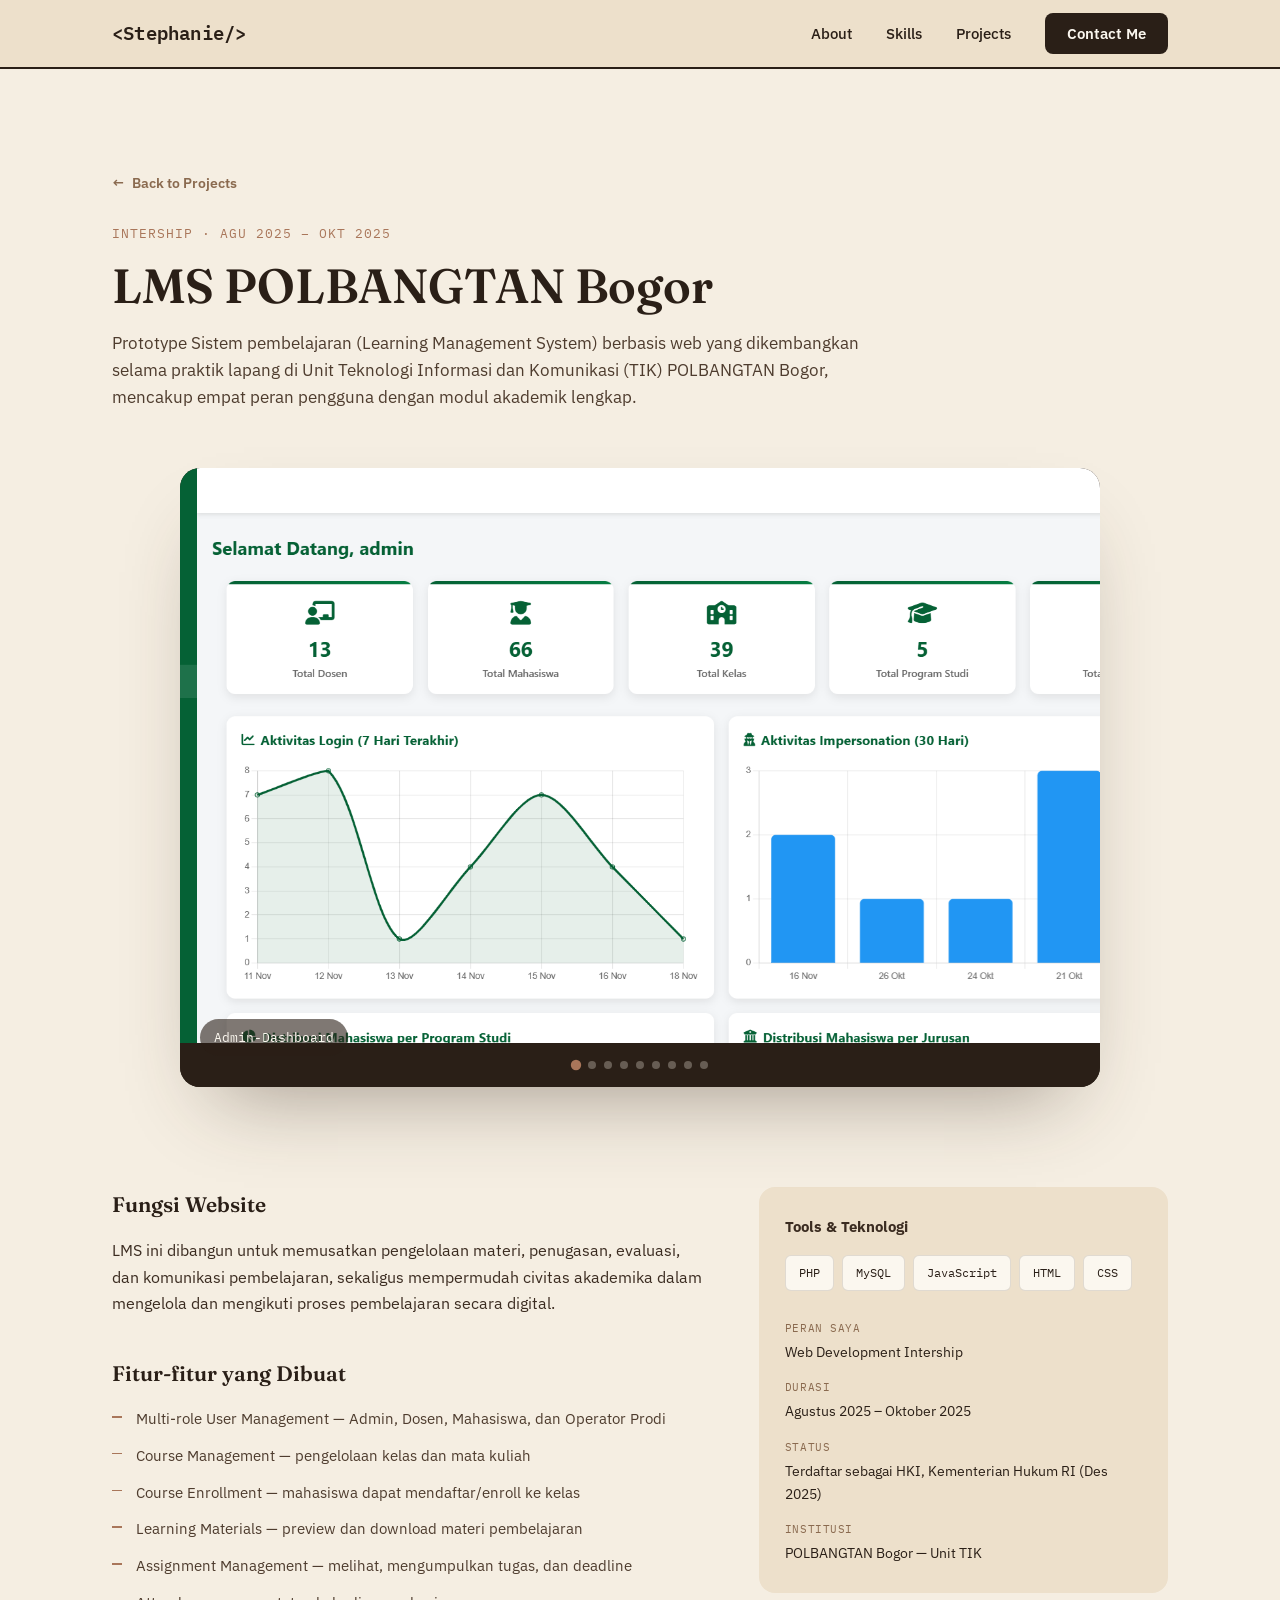
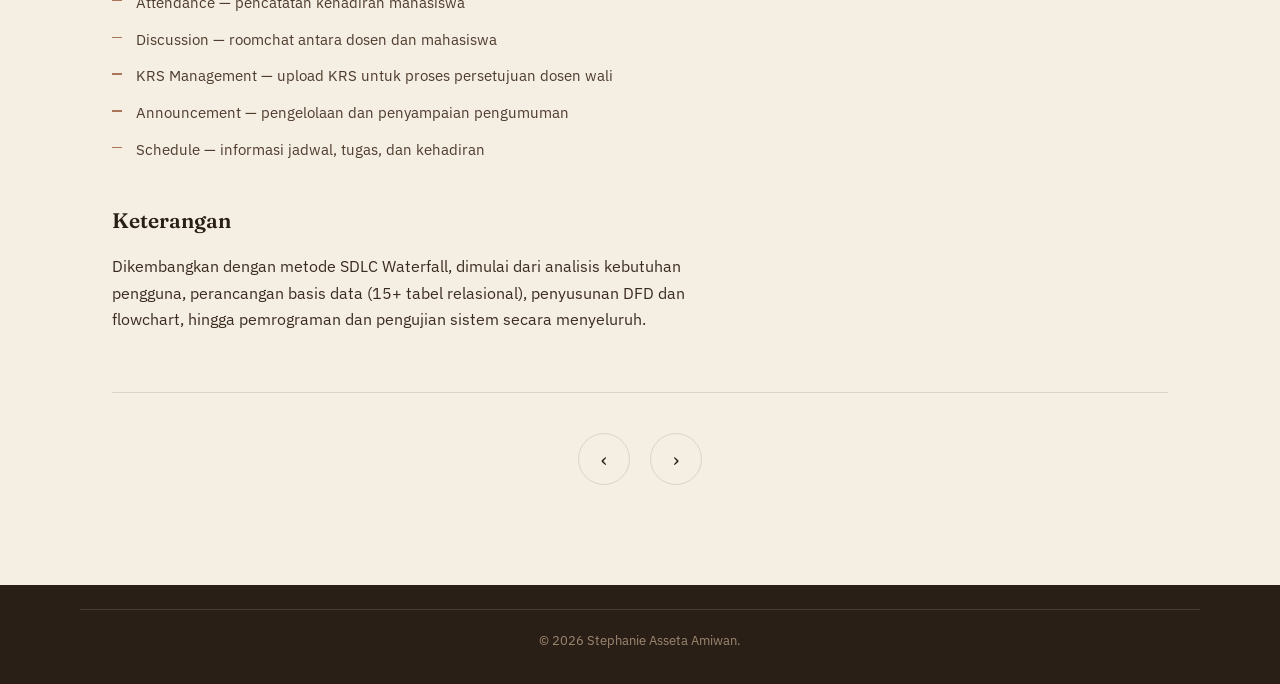
==== project-lms.html @ 0b0fd626 "tambah folder" ====
<!doctype html>
<html lang="id">
  <head>
    <meta charset="UTF-8" />
    <meta name="viewport" content="width=device-width, initial-scale=1.0" />
    <title>LMS POLBANGTAN Bogor | Stephanie Asseta Amiwan</title>
    <meta
      name="description"
      content="Detail proyek Learning Management System POLBANGTAN Bogor."
    />

    <link rel="preconnect" href="https://fonts.googleapis.com" />
    <link rel="preconnect" href="https://fonts.gstatic.com" crossorigin />
    <link
      href="https://fonts.googleapis.com/css2?family=Fraunces:ital,opsz,wght@0,9..144,500;0,9..144,600;0,9..144,700;1,9..144,500&family=IBM+Plex+Sans:wght@400;500;600&family=IBM+Plex+Mono:wght@400;500&display=swap"
      rel="stylesheet"
    />
    <link rel="stylesheet" href="style.css" />
  </head>
  <body>
    <!-- ================= NAV ================= -->
    <nav class="nav" id="nav">
      <div class="nav-inner">
        <a href="index.html" class="nav-mark">&lt;Stephanie/&gt;</a>
        <button class="nav-toggle" id="navToggle" aria-label="Buka menu">
          <span></span><span></span><span></span>
        </button>
        <ul class="nav-links" id="navLinks">
          <li><a href="index.html#about">About</a></li>
          <li><a href="index.html#skills">Skills</a></li>
          <li><a href="index.html#projects">Projects</a></li>
          <li><a href="index.html#contact" class="nav-cta">Contact Me</a></li>
        </ul>
      </div>
    </nav>

    <main>
      <section class="section">
        <div class="section-inner">
          <a href="index.html#projects" class="detail-back"
            ><span aria-hidden="true">←</span> Back to Projects</a
          >

          <div class="detail-header">
            <p class="detail-kicker">Intership · Agu 2025 – Okt 2025</p>
            <h1 class="detail-title">LMS POLBANGTAN Bogor</h1>
            <p class="detail-summary">
              Prototype Sistem pembelajaran (Learning Management System)
              berbasis web yang dikembangkan selama praktik lapang di Unit
              Teknologi Informasi dan Komunikasi (TIK) POLBANGTAN Bogor,
              mencakup empat peran pengguna dengan modul akademik lengkap.
            </p>
          </div>

          <!-- ================= GALLERY ================= -->
          <div class="gallery">
            <div class="gallery-track" id="galleryTrack">
              <div class="gallery-slide active" data-caption="Admin-Dashboard">
                <img src="img/dashboard-adm.png" alt="Dashboard Admin LMS" />
              </div>

              <div class="gallery-slide" data-caption="Admin-Users Management">
                <img src="img/user-admin.png" alt="Kelola users" />
              </div>

              <div class="gallery-slide" data-caption="Admin-Course Management">
                <img src="img/course-admin.png" alt="Kelola course" />
              </div>

              <div
                class="gallery-slide"
                data-caption="Admin-Announcement Management"
              >
                <img src="img/announce-admin.png" alt="Kelola pengumuman" />
              </div>

              <div
                class="gallery-slide"
                data-caption="Mahasiswa-Enrollment Course"
              >
                <img src="img/enroll-mh.png" alt="enroll LMS" />
              </div>

              <div class="gallery-slide" data-caption="Mahasiswa-Course">
                <img src="img/course-mh.png" alt="course LMS" />
              </div>

              <div class="gallery-slide" data-caption="Mahasiswa-Materi">
                <img src="img/materi-mh.png" alt="Materi LMS" />
              </div>

              <div class="gallery-slide" data-caption="Mahasiswa-Presensi">
                <img src="img/absen-mh.png" alt="presensi LMS" />
              </div>

              <div
                class="gallery-slide"
                data-caption="Mahasiswa-Roomchat Diskusi"
              >
                <img src="img/chat-mh.png" alt="Diskusi LMS" />
              </div>
            </div>
            <button
              class="gallery-zone gallery-zone-prev"
              aria-label="Gambar sebelumnya"
            >
              <span class="gallery-arrow">‹</span>
            </button>

            <button
              class="gallery-zone gallery-zone-next"
              aria-label="Gambar berikutnya"
            >
              <span class="gallery-arrow">›</span>
            </button>

            <p class="gallery-caption">Dashboard Admin</p>

            <div class="gallery-dots"></div>
          </div>

          <!-- ================= CONTENT ================= -->
          <div class="detail-grid">
            <div>
              <div class="detail-block">
                <h3>Fungsi Website</h3>
                <p>
                  LMS ini dibangun untuk memusatkan pengelolaan materi,
                  penugasan, evaluasi, dan komunikasi pembelajaran, sekaligus
                  mempermudah civitas akademika dalam mengelola dan mengikuti
                  proses pembelajaran secara digital.
                </p>
              </div>

              <div class="detail-block">
                <h3>Fitur-fitur yang Dibuat</h3>
                <ul class="detail-feature-list">
                  <li>
                    Multi-role User Management — Admin, Dosen, Mahasiswa, dan
                    Operator Prodi
                  </li>
                  <li>Course Management — pengelolaan kelas dan mata kuliah</li>
                  <li>
                    Course Enrollment — mahasiswa dapat mendaftar/enroll ke
                    kelas
                  </li>
                  <li>
                    Learning Materials — preview dan download materi
                    pembelajaran
                  </li>
                  <li>
                    Assignment Management — melihat, mengumpulkan tugas, dan
                    deadline
                  </li>
                  <li>Attendance — pencatatan kehadiran mahasiswa</li>
                  <li>Discussion — roomchat antara dosen dan mahasiswa</li>
                  <li>
                    KRS Management — upload KRS untuk proses persetujuan dosen
                    wali
                  </li>
                  <li>Announcement — pengelolaan dan penyampaian pengumuman</li>
                  <li>Schedule — informasi jadwal, tugas, dan kehadiran</li>
                </ul>
              </div>

              <div class="detail-block">
                <h3>Keterangan</h3>
                <p>
                  Dikembangkan dengan metode SDLC Waterfall, dimulai dari
                  analisis kebutuhan pengguna, perancangan basis data (15+ tabel
                  relasional), penyusunan DFD dan flowchart, hingga pemrograman
                  dan pengujian sistem secara menyeluruh.
                </p>
              </div>
            </div>

            <aside class="detail-side">
              <h3>Tools &amp; Teknologi</h3>
              <div class="detail-tool-list">
                <span>PHP</span><span>MySQL</span><span>JavaScript</span
                ><span>HTML</span><span>CSS</span>
              </div>

              <div class="detail-meta">
                <div class="detail-meta-item">
                  <span>Peran Saya</span>
                  <p>Web Development Intership</p>
                </div>
                <div class="detail-meta-item">
                  <span>Durasi</span>
                  <p>Agustus 2025 – Oktober 2025</p>
                </div>
                <div class="detail-meta-item">
                  <span>Status</span>
                  <p>Terdaftar sebagai HKI, Kementerian Hukum RI (Des 2025)</p>
                </div>
                <div class="detail-meta-item">
                  <span>Institusi</span>
                  <p>POLBANGTAN Bogor — Unit TIK</p>
                </div>
              </div>
            </aside>
          </div>


<div class="detail-nav">
            <a href="project-museum.html" class="detail-nav-link" aria-label="Proyek sebelumnya: Hall of Memories">‹</a>
            <a href="project-tiktok.html" class="detail-nav-link" aria-label="Proyek selanjutnya: Prediksi Popularitas TikTok">›</a>
          </div>
        </div>
      </section>
    </main>
 

    <footer class="footer">
      <div class="section-inner footer-inner">
        <p>© 2026 Stephanie Asseta Amiwan.</p>
      </div>
    </footer>

    <script src="script.js"></script>
  </body>
</html>
---- style.css ----
/* =========================================================
   TOKENS
========================================================= */
:root{
  --cream:      #F5EEE2;
  --cream-2:    #FBF7EF;
  --paper:      #EDE0CB;
  --coffee:     #3B2C21;
  --coffee-2:   #2A1F17;
  --mocha:      #8A6A4F;
  --clay:       #A9765A;
  --line:       rgba(59,44,33,0.14);
  --line-dark:  rgba(245,238,226,0.14);

  --font-display: "Fraunces", serif;
  --font-body: "IBM Plex Sans", sans-serif;
  --font-mono: "IBM Plex Mono", monospace;
  --ease: cubic-bezier(.22,.61,.36,1);
}

*{box-sizing:border-box;}
html{scroll-behavior:smooth;}
@media (prefers-reduced-motion: reduce){
  html{scroll-behavior:auto;}
  *{animation-duration:0.001ms !important; transition-duration:0.001ms !important;}
}

body{
  margin:0; background:var(--cream); color:var(--coffee);
  font-family:var(--font-body); font-size:16px; line-height:1.65;
  -webkit-font-smoothing:antialiased;
}
a{color:inherit;text-decoration:none;}
ul{list-style:none;margin:0;padding:0;}
::selection{background:var(--clay);color:var(--cream-2);}
:focus-visible{ outline:2px solid var(--clay); outline-offset:3px; }

.section-inner{ max-width:1120px; margin:0 auto; padding:0 32px; }
.center{ text-align:center; margin-left:auto; margin-right:auto; }

/* =========================================================
   NAV
========================================================= */
.nav{
  position:sticky; top:0; left:0; right:0; z-index:50;
  background:var(--paper);
  border-bottom:2px solid var(--coffee-2);
}
.nav-inner{
  max-width:1120px; margin:0 auto; padding:18px 32px;
  display:flex; align-items:center; justify-content:space-between;
}
.nav-mark{
  font-family:var(--font-mono); font-weight:600; font-size:19px;
  letter-spacing:0.01em; color:var(--coffee-2);
}
.nav-links{ display:flex; gap:34px; align-items:center; }
.nav-links a{
  font-size:15px; font-weight:500; color:var(--coffee-2);
  position:relative; padding-bottom:4px;
}
.nav-links a::after{
  content:""; position:absolute; left:0; bottom:0; width:0; height:2px;
  background:var(--clay); transition:width .25s var(--ease);
}
.nav-links a:hover::after{ width:100%; }
.nav-cta{
  padding:11px 22px !important; background:var(--coffee-2); color:var(--cream-2) !important;
  border-radius:8px; font-weight:600 !important;
}
.nav-cta::after{ display:none; }
.nav-cta:hover{ background:var(--clay); }

.nav-toggle{ display:none; flex-direction:column; gap:5px; background:none; border:none; cursor:pointer; padding:6px; }
.nav-toggle span{ width:22px; height:2px; background:var(--coffee-2); display:block; }

/* =========================================================
   INTRO / WELCOME OVERLAY
========================================================= */
.intro{
  position:fixed; inset:0; z-index:200;
  background:radial-gradient(circle at 50% 40%, #4A3728 0%, #2A1F17 70%);
  display:flex; flex-direction:column; align-items:center; justify-content:center;
  gap:18px; text-align:center; padding:24px;
  animation: introOut .7s var(--ease) 2.6s forwards;
}
.intro.no-anim{ animation:none; display:none; }
.intro-icons{ display:flex; gap:22px; margin-bottom:6px; }
.intro-icon{
  width:52px; height:52px; border-radius:50%;
  border:1px solid rgba(245,238,226,0.35);
  display:flex; align-items:center; justify-content:center;
  color:var(--cream-2); opacity:0; transform:translateY(10px);
  animation: introIconIn .6s var(--ease) forwards;
}
.intro-icon svg{ width:22px; height:22px; }
.intro-icon:nth-child(1){ animation-delay:.15s; }
.intro-icon:nth-child(2){ animation-delay:.3s; }
.intro-icon:nth-child(3){ animation-delay:.45s; }
@keyframes introIconIn{ to{ opacity:1; transform:translateY(0); } }

.intro-label{
  font-family:var(--font-mono); font-size:13px; letter-spacing:0.1em; text-transform:uppercase;
  color:#CBB89D; margin:0; opacity:0; animation: introTextIn .6s var(--ease) .55s forwards;
}
.intro-title{
  font-family:var(--font-display); font-weight:600;
  font-size:clamp(32px,6vw,52px); color:var(--cream-2); margin:0;
  opacity:0; animation: introTextIn .6s var(--ease) .7s forwards;
}
.intro-title em{ font-style:italic; color:var(--clay); font-weight:500; }
.intro-url{
  font-family:var(--font-mono); font-size:12.5px; color:var(--clay);
  margin:0; opacity:0; animation: introTextIn .6s var(--ease) .9s forwards;
}
@keyframes introTextIn{ to{ opacity:1; } }

.intro-bar{
  width:180px; height:2px; background:rgba(245,238,226,0.15); border-radius:2px; overflow:hidden;
  margin-top:14px; opacity:0; animation: introTextIn .6s var(--ease) 1.05s forwards;
}
.intro-bar span{
  display:block; height:100%; width:0%; background:var(--clay);
  animation: introBar 1.6s var(--ease) 1.1s forwards;
}
@keyframes introBar{ to{ width:100%; } }

@keyframes introOut{
  to{ opacity:0; visibility:hidden; pointer-events:none; }
}
body.intro-active{ overflow:hidden; height:100vh; }

@media (prefers-reduced-motion: reduce){
  .intro{ display:none; }
}

/* =========================================================
   HERO SOCIAL ICONS
========================================================= */
.hero-socials{ display:flex; gap:14px; margin-top:28px; }
.social-icon{
  width:42px; height:42px; border-radius:50%;
  border:1px solid var(--line); color:var(--coffee-2);
  display:flex; align-items:center; justify-content:center;
  transition:all .25s var(--ease);
}
.social-icon svg{ width:18px; height:18px; }
.social-icon:hover{ background:var(--coffee-2); color:var(--cream-2); border-color:var(--coffee-2); transform:translateY(-3px); }
.hero{
  position:relative; padding:120px 0 100px; overflow:hidden;
}
.hero-glow{
  position:absolute; top:-200px; right:-160px; width:560px; height:560px;
  background:radial-gradient(circle, rgba(169,118,90,0.22) 0%, rgba(169,118,90,0) 70%);
  pointer-events:none; z-index:0;
}
.hero-inner{
  position:relative; z-index:1;
  max-width:1120px; margin:0 auto; padding:0 32px;
  display:grid; grid-template-columns:1.05fr 0.8fr; gap:64px; align-items:center;
}
.hero-eyebrow{
  display:flex; align-items:center; gap:14px;
  font-family:var(--font-mono); font-size:12.5px; letter-spacing:0.14em; text-transform:uppercase;
  color:var(--mocha); margin:0 0 26px;
}
.hero-eyebrow-line{ width:34px; height:1px; background:var(--clay); display:inline-block; }
.hero-title{
  font-family:var(--font-display); font-weight:600;
  font-size:clamp(42px,5.6vw,64px); line-height:1.04; letter-spacing:-0.015em;
  margin:0 0 22px; color:var(--coffee-2);
}
.hero-title em{ font-style:italic; font-weight:500; color:var(--clay); }
.hero-role{ font-size:22px; font-weight:400; margin:0 0 12px; color:var(--coffee-2); font-family:var(--font-display); }
.accent{ color:var(--clay); font-weight:600; }
.hero-tagline{ font-style:italic; font-size:16px; color:var(--mocha); margin:0 0 36px; }

.hero-actions{ display:flex; align-items:center; gap:16px; flex-wrap:wrap; }
.btn{
  display:inline-flex; align-items:center; gap:10px;
  font-family:var(--font-body); font-weight:600; font-size:15px;
  padding:15px 30px; border-radius:100px;
  transition:all .3s var(--ease);
}
.btn span{ transition:transform .25s var(--ease); }
.btn:hover span{ transform:translateY(2px); }
.btn-primary{
  background:var(--coffee-2); color:var(--cream-2);
  box-shadow:0 16px 32px -16px rgba(59,44,33,0.5);
}
.btn-primary:hover{ background:var(--clay); transform:translateY(-2px); box-shadow:0 20px 36px -16px rgba(169,118,90,0.55); }
.btn-outline{
  background:transparent; color:var(--coffee-2); border:1.5px solid var(--coffee-2);
}
.btn-outline:hover{ background:var(--coffee-2); color:var(--cream-2); transform:translateY(-2px); }

.hero-photo{ position:relative; padding:20px 10px 10px; }
.hero-blob{
  position:absolute; border-radius:50%; filter:blur(38px);
  z-index:0; opacity:0.75;
}
.hero-blob-1{
  width:240px; height:240px; top:-60px; right:-50px;
  background:radial-gradient(circle, #C99A78 0%, #A9765A 55%, transparent 75%);
}
.hero-blob-2{
  width:210px; height:210px; bottom:-30px; left:-50px;
  background:radial-gradient(circle, #6B4E36 0%, #3B2C21 60%, transparent 78%);
  opacity:0.55;
}
.hero-blob-3{
  width:150px; height:150px; top:40%; right:-20px;
  background:radial-gradient(circle, #E4C9A8 0%, #C99A78 55%, transparent 75%);
  opacity:0.5; filter:blur(30px);
}

.hero-ring{
  position:absolute; z-index:0;
  top:6%; left:8%; width:78%; height:88%;
  border:1.5px dashed rgba(169,118,90,0.4);
  border-radius:48% 52% 55% 45% / 55% 48% 52% 45%;
  animation: heroRingSpin 26s linear infinite;
}
@keyframes heroRingSpin{ to{ transform:rotate(360deg); } }

.hero-sparkle{
  position:absolute; z-index:2; width:22px; height:22px; color:var(--clay);
  animation: sparkleTwinkle 2.4s ease-in-out infinite;
}
.hero-sparkle-1{ top:8%; left:2%; animation-delay:0s; }
.hero-sparkle-2{ bottom:12%; right:4%; width:16px; height:16px; animation-delay:1.1s; }
@keyframes sparkleTwinkle{
  0%, 100%{ opacity:0.35; transform:scale(0.85) rotate(0deg); }
  50%{ opacity:1; transform:scale(1.1) rotate(15deg); }
}

.hero-photo-cutout{
  position:relative; z-index:1;
}
.hero-photo-cutout img{
  width:100%; display:block;
  /* drop-shadow mengikuti siluet gambar (bukan kotak) — hanya terlihat rapi jika PNG-nya transparan */
  filter:drop-shadow(0 30px 34px rgba(42,31,23,0.38));
}
.hero-ground{
  position:absolute; z-index:0;
  left:50%; bottom:6%; transform:translateX(-50%);
  width:70%; height:26px; border-radius:50%;
  background:radial-gradient(ellipse, rgba(42,31,23,0.32) 0%, rgba(42,31,23,0) 72%);
  filter:blur(4px);
}

.hero-photo-placeholder{
  position:relative; z-index:1;
  aspect-ratio:3/4; border-radius:14px;
  background:linear-gradient(160deg, var(--mocha), var(--coffee-2) 75%);
  display:flex; flex-direction:column; align-items:center; justify-content:center; gap:16px;
  color:var(--cream-2); text-align:center; padding:24px;
  filter:drop-shadow(0 30px 34px rgba(42,31,23,0.38));
}
.hero-photo-placeholder span{
  font-family:var(--font-display); font-size:52px; font-weight:600;
  width:96px; height:96px; border-radius:50%; border:1.5px solid rgba(245,238,226,0.6);
  display:flex; align-items:center; justify-content:center;
}
.hero-photo-placeholder p{ font-size:12px; opacity:0.75; margin:0; line-height:1.6; }
.hero-photo-placeholder code{ background:rgba(255,255,255,0.15); padding:1px 6px; border-radius:4px; }

.hero-badge{
  position:absolute; left:-4px; bottom:6px; z-index:2;
  display:flex; align-items:center; gap:10px;
  background:var(--cream-2); border:1px solid var(--line);
  padding:12px 18px; border-radius:100px;
  font-size:13px; font-weight:600; color:var(--coffee-2);
  box-shadow:0 16px 32px -16px rgba(59,44,33,0.3);
}
.hero-badge-dot{
  width:8px; height:8px; border-radius:50%; background:#5C8A5C;
  box-shadow:0 0 0 0 rgba(92,138,92,0.5);
  animation:heroping 2s ease-out infinite;
}
@keyframes heroping{
  0%{ box-shadow:0 0 0 0 rgba(92,138,92,0.45); }
  70%{ box-shadow:0 0 0 8px rgba(92,138,92,0); }
  100%{ box-shadow:0 0 0 0 rgba(92,138,92,0); }
}

/* =========================================================
   SECTIONS shared
========================================================= */
.section{ padding:100px 0; }
.section-alt{ background:var(--paper); }
.section-dark{ background:var(--coffee-2); color:var(--cream); }
.section-title{
  font-family:var(--font-display); font-weight:700;
  font-size:clamp(30px,4vw,40px); margin:0 0 20px; color:var(--coffee-2);
}
.section-title-light{ color:var(--cream-2); }
.section-desc{
  font-size:16px; color:#5A4735; max-width:680px; margin:0 auto 56px;
}
.section-desc-light{ color:#CBB89D; }

/* =========================================================
   ABOUT
========================================================= */
.about-grid{
  display:grid; grid-template-columns:0.75fr 1.25fr; gap:64px; align-items:center;
}
/* =========================================================
   ABOUT PHOTO — UI/UX style cutout (ganti bagian .about-photo lama)
========================================================= */
.about-photo{
  position:relative;
  padding:24px;
  display:flex;
  align-items:center;
  justify-content:center;
}

/* Blob organik di belakang foto, warna sesuai tema coffee/clay */
.about-blob-1{
  width:220px; height:220px; top:-10px; left:-20px;
  background:radial-gradient(circle, #C99A78 0%, #A9765A 55%, transparent 75%);
}
.about-blob-2{
  width:170px; height:170px; bottom:-10px; right:-10px;
  background:radial-gradient(circle, #6B4E36 0%, #3B2C21 60%, transparent 78%);
  opacity:0.5;
}

/* Bentuk dasar organik solid di belakang foto (efek "UI/UX card") */
.about-photo::before{
  content:"";
  position:absolute;
  z-index:0;
  top:6%;
  left:10%;
  width:80%;
  height:88%;
  background:linear-gradient(155deg, var(--clay) 0%, var(--coffee-2) 100%);
  border-radius:44% 56% 62% 38% / 48% 42% 58% 52%;
}

/* Ring dekoratif putus-putus, sama seperti di hero */
.about-photo::after{
  content:"";
  position:absolute;
  z-index:1;
  top:0%;
  left:4%;
  width:88%;
  height:96%;
  border:1.5px dashed rgba(169,118,90,0.45);
  border-radius:48% 52% 55% 45% / 55% 48% 52% 45%;
  animation: heroRingSpin 30s linear infinite;
  pointer-events:none;
}

.about-photo img{
  position:relative;
  z-index:2;
  width:100%;
  display:block;
  border-radius:24% 24% 6% 6% / 12% 12% 4% 4%;
  filter:drop-shadow(0 24px 26px rgba(42,31,23,0.32));
}

/* Sparkle kecil, dekorasi ringan */
.about-sparkle{
  position:absolute; z-index:3; width:18px; height:18px; color:var(--clay);
  animation: sparkleTwinkle 2.6s ease-in-out infinite;
}
.about-sparkle-1{ top:4%; right:2%; }
.about-sparkle-2{ bottom:8%; left:0%; width:14px; height:14px; animation-delay:1.2s; }

/* Badge melayang, gaya sama dengan hero-badge tapi lebih kecil */
.about-badge{
  position:absolute; z-index:4; left:50%; bottom:-6px; transform:translateX(-50%);
  display:flex; align-items:center; gap:8px;
  background:var(--cream-2); border:1px solid var(--line);
  padding:10px 16px; border-radius:100px;
  font-size:12.5px; font-weight:600; color:var(--coffee-2);
  box-shadow:0 14px 28px -14px rgba(59,44,33,0.3);
  white-space:nowrap;
}
.about-badge-dot{
  width:7px; height:7px; border-radius:50%; background:var(--clay);
}

@media (max-width:900px){
  .about-photo{ max-width:280px; margin:0 auto; padding:16px; }
  .about-sparkle{ display:none; }
}
.about-photo-placeholder{
  position:relative; z-index:1;
  aspect-ratio:3/4; border-radius:16px;
  background:linear-gradient(155deg, var(--clay), var(--coffee-2));
  display:flex; flex-direction:column; align-items:center; justify-content:center; gap:14px;
  color:var(--cream-2); text-align:center; padding:20px;
  filter:drop-shadow(0 26px 28px rgba(42,31,23,0.35));
}
.about-photo-placeholder span{
  font-family:var(--font-display); font-size:48px; font-weight:700;
  width:80px; height:80px; border-radius:50%; border:1.5px solid rgba(245,238,226,0.6);
  display:flex; align-items:center; justify-content:center;
}
.about-photo-placeholder p{ font-size:11.5px; opacity:0.8; margin:0; line-height:1.6; }
.about-photo-placeholder code{ background:rgba(255,255,255,0.15); padding:1px 5px; border-radius:4px; }
.about-content p{ font-size:16px; color:#4E3C2E; margin:0 0 18px; }
.about-cards{
  display:grid; grid-template-columns:repeat(3,1fr); gap:16px; margin-top:32px;
}
.about-card{
  background:var(--paper); border-radius:14px; padding:22px 20px;
  border:1px solid var(--line);
}
.about-card h3{
  font-size:15px; margin:0 0 8px; color:var(--coffee-2); font-weight:700;
}
.about-card p{ font-size:13.5px; color:var(--mocha); margin:0; }

/* =========================================================
   SKILLS
========================================================= */
.tech-scroll-wrap{
  position:relative; display:flex; align-items:center; gap:12px;
  margin-bottom:80px;
}
.tech-scroll{
  display:flex; gap:20px; overflow-x:auto; scroll-behavior:smooth;
  scroll-snap-type:x proximity; padding:8px 4px 20px;
  -ms-overflow-style:none; scrollbar-width:none;
  -webkit-mask-image:linear-gradient(90deg, transparent, #000 3%, #000 97%, transparent);
  mask-image:linear-gradient(90deg, transparent, #000 3%, #000 97%, transparent);
}
.tech-scroll::-webkit-scrollbar{ display:none; }
.tech-item{
  flex:0 0 auto; scroll-snap-align:start;
  width:126px; display:flex; flex-direction:column; align-items:center; gap:14px;
  background:var(--cream-2); border:1px solid var(--line); border-radius:16px;
  padding:24px 12px;
  transition:transform .3s var(--ease), box-shadow .3s var(--ease), border-color .3s var(--ease);
}
.tech-item:hover{
  transform:translateY(-6px);
  box-shadow:0 20px 36px -20px rgba(59,44,33,0.28);
  border-color:var(--clay);
}
.tech-icon{
  width:52px; height:52px; display:flex; align-items:center; justify-content:center;
}
.tech-icon i{ font-size:44px; }
.tech-item span{ font-size:13.5px; font-weight:500; color:var(--coffee-2); text-align:center; }

.tech-nav{
  flex:0 0 auto; width:40px; height:40px; border-radius:50%;
  border:1px solid var(--line); background:var(--cream-2); color:var(--coffee-2);
  font-size:20px; line-height:1; cursor:pointer;
  display:flex; align-items:center; justify-content:center;
  transition:background .25s var(--ease), color .25s var(--ease), transform .2s var(--ease);
}
.tech-nav:hover{ background:var(--coffee-2); color:var(--cream-2); transform:scale(1.06); }
@media (max-width:640px){
  .tech-nav{ width:32px; height:32px; font-size:16px; flex-shrink:0; }
  .tech-scroll-wrap{ gap:6px; }
}

.what-i-do-title{ margin-top:20px; }
.offer-grid{ display:grid; grid-template-columns:repeat(3,1fr); gap:20px; }
.offer-card{
  background:var(--cream-2); border-radius:14px; padding:28px 24px; border:1px solid var(--line);
}
.offer-card h3{ font-size:17px; margin:0 0 10px; color:var(--coffee-2); }
.offer-card p{ font-size:14px; color:#5A4735; margin:0; }

/* =========================================================
   CERTIFICATIONS
========================================================= */
.cred-grid{ display:grid; grid-template-columns:repeat(3,1fr); gap:24px; }
.cred-card{
  background:var(--cream-2); border:1px solid var(--line); border-radius:16px;
  padding:30px 26px; transition:transform .3s var(--ease), box-shadow .3s var(--ease), border-color .3s var(--ease);
  cursor:pointer;
}
.cred-card:hover, .cred-card:focus-visible{
  transform:translateY(-5px); box-shadow:0 22px 40px -22px rgba(59,44,33,0.28);
  border-color:var(--clay);
}
.cred-cover{
  width:100%; height:120px; border-radius:8px; overflow:hidden;
  margin-bottom:18px; box-shadow:0 10px 22px -10px rgba(59,44,33,0.4);
  transition:transform .3s var(--ease);
  background:var(--paper);
  display:flex; align-items:center; justify-content:center;
  padding:6px;
}
.cred-card:hover .cred-cover{ transform:scale(1.02); }
.cred-cover img{
  max-width:100%; max-height:100%; width:auto; height:auto;
  object-fit:contain; display:block; border-radius:3px;
}
.cred-cover-placeholder{
  width:100%; height:100%; background:linear-gradient(160deg, var(--mocha), var(--coffee-2));
  display:flex; align-items:center; justify-content:center; padding:8px;
  border-radius:3px;
}

.cred-cover-landscape{ height:95px; }
.cred-cover-placeholder span{
  font-size:9px; line-height:1.5; color:var(--cream-2); text-align:center; opacity:0.85;
}
.cred-cover-placeholder code{ background:rgba(255,255,255,0.15); padding:0 3px; border-radius:3px; }
.cred-badge{
  display:inline-block; font-family:var(--font-mono); font-size:10.5px;
  text-transform:uppercase; letter-spacing:0.05em; color:var(--clay);
  background:var(--paper); padding:4px 10px; border-radius:100px;
  margin-bottom:12px;
}
.cred-card h3{
  font-family:var(--font-display); font-size:17px; font-weight:600; margin:0 0 8px; color:var(--coffee-2);
  line-height:1.32;
}
.cred-issuer{ font-size:13.5px; color:#5A4735; margin:0 0 4px; }
.cred-date{ font-family:var(--font-mono); font-size:12px; color:var(--mocha); margin:0; }

/* --- Certificate lightbox modal --- */
.cert-modal{
  position:fixed; inset:0; z-index:300;
  display:flex; align-items:center; justify-content:center;
  padding:24px; opacity:0; visibility:hidden;
  transition:opacity .3s var(--ease), visibility .3s var(--ease);
}
.cert-modal.open{ opacity:1; visibility:visible; }
.cert-modal-backdrop{
  position:absolute; inset:0; background:rgba(20,14,10,0.82); backdrop-filter:blur(4px);
}
.cert-modal-box{
  position:relative; z-index:1; background:var(--cream-2); border-radius:18px;
  padding:26px; max-width:640px; width:100%;
  transform:scale(0.96); transition:transform .3s var(--ease);
}
.cert-modal.open .cert-modal-box{ transform:scale(1); }
.cert-modal-close{
  position:absolute; top:16px; right:16px; z-index:2;
  width:36px; height:36px; border-radius:50%; border:1px solid var(--line);
  background:var(--cream-2); color:var(--coffee-2); font-size:15px; cursor:pointer;
  display:flex; align-items:center; justify-content:center;
  transition:background .25s var(--ease), color .25s var(--ease);
}
.cert-modal-close:hover{ background:var(--coffee-2); color:var(--cream-2); }
.cert-modal-title{
  font-family:var(--font-display); font-size:19px; font-weight:600; color:var(--coffee-2);
  margin:0 0 16px; padding-right:40px;
}
.cert-frame{
  position:relative; border-radius:12px; overflow:hidden;
  background:var(--paper); aspect-ratio:4/3;
  user-select:none; -webkit-user-select:none;
}
.cert-frame img{
  width:100%; height:100%; object-fit:contain; display:block;
  pointer-events:none; -webkit-user-drag:none; user-select:none;
}
.cert-shield{
  position:absolute; inset:0; z-index:3; background:transparent;
}
.cert-watermark{
  position:absolute; inset:0; z-index:2; pointer-events:none;
  display:flex; flex-direction:column; justify-content:space-evenly;
  transform:rotate(-28deg) scale(1.3);
  opacity:0.35;
}
.cert-watermark span{
  font-family:var(--font-mono); font-size:12px; letter-spacing:0.08em;
  color:var(--coffee-2); white-space:nowrap; text-align:center;
}
.cert-modal-note{
  font-size:12.5px; color:var(--mocha); text-align:center; margin:16px 0 0;
}
body.cert-modal-active{ overflow:hidden; }

/* =========================================================
   PROJECTS
========================================================= */
.project-grid{ display:grid; grid-template-columns:repeat(3,1fr); gap:24px; }
.project-card{
  background:var(--cream-2); border-radius:16px; overflow:hidden;
  border:1px solid var(--line);
  transition:transform .3s var(--ease), box-shadow .3s var(--ease);
}
.project-card:hover{ transform:translateY(-6px); box-shadow:0 24px 48px -24px rgba(59,44,33,0.3); }
.project-thumb{
  aspect-ratio:16/10; overflow:hidden; position:relative;
  display:block; cursor:pointer;
}
.project-thumb img{
  width:100%; height:100%;
  object-fit:cover;
  object-position:center;
  display:block;
}
.thumb-overlay{
  position:absolute; inset:0;
  background:rgba(42,31,23,0.7);
  color:var(--cream-2); font-family:var(--font-mono); font-size:14px; font-weight:500;
  display:flex; align-items:center; justify-content:center;
  opacity:0; transition:opacity .3s var(--ease);
}
.project-thumb:hover .thumb-overlay{ opacity:1; }
.thumb-mockup{ width:100%; height:100%; display:block; }
.thumb-lms, .thumb-tiktok, .thumb-museum{ background:var(--coffee-2); }
.project-detail-link{
  display:inline-flex; align-items:center; gap:6px;
  margin-top:16px; font-size:13.5px; font-weight:600; color:var(--clay);
}
.project-detail-link span{ transition:transform .25s var(--ease); }
.project-detail-link:hover span{ transform:translateX(4px); }
.project-body{ padding:22px 22px 26px; }
.project-body h3{ font-size:19px; margin:0 0 10px; color:var(--coffee-2); }
.project-body p{ font-size:14px; color:#5A4735; margin:0 0 18px; }
.project-tags{ display:flex; flex-wrap:wrap; gap:8px; }
.project-tags span{
  font-family:var(--font-mono); font-size:11.5px; color:var(--coffee-2);
  background:var(--paper); padding:6px 12px; border-radius:6px;
}

/* =========================================================
   CONTACT
========================================================= */
.contact-inner{ text-align:center; }
.contact-grid{
  display:grid; grid-template-columns:repeat(2,1fr); gap:1px;
  background:var(--line-dark); border:1px solid var(--line-dark); border-radius:16px; overflow:hidden;
  max-width:640px; margin:0 auto;
}
.contact-item{
  background:var(--coffee-2); padding:26px 28px; text-align:left;
  display:flex; flex-direction:column; gap:6px; transition:background .3s var(--ease);
}
.contact-item:hover{ background:#33251A; }
.contact-label{ font-family:var(--font-mono); font-size:11px; text-transform:uppercase; letter-spacing:0.05em; color:var(--clay); }
.contact-value{ font-size:15.5px; color:var(--cream-2); }

/* =========================================================
   FOOTER
========================================================= */
.footer{ background:var(--coffee-2); padding:24px 0 32px; }
.footer-inner{ border-top:1px solid var(--line-dark); padding-top:20px; text-align:center; }
.footer-inner p{ margin:0; font-size:13px; color:#9C8871; }

/* =========================================================
   RESPONSIVE
========================================================= */
@media (max-width:900px){
  .hero-inner{ grid-template-columns:1fr; }
  .hero-photo{ order:-1; max-width:300px; margin:0 auto 24px; }
  .hero-blob-1{ width:150px; height:150px; }
  .hero-blob-2{ width:130px; height:130px; }
  .hero-blob-3{ display:none; }
  .hero-sparkle{ display:none; }
  .hero-badge{ left:50%; transform:translateX(-50%); bottom:-18px; white-space:nowrap; }
  .about-grid{ grid-template-columns:1fr; gap:36px; }
  .about-photo{ max-width:260px; margin:0 auto; }
  .about-blob-1, .about-blob-2{ width:110px; height:110px; }
  .about-cards{ grid-template-columns:1fr; }
  .offer-grid{ grid-template-columns:1fr; }
  .project-grid{ grid-template-columns:1fr; }
  .cred-grid{ grid-template-columns:1fr; }
  .contact-grid{ grid-template-columns:1fr; }
  .thumb-overlay{
    opacity:1; inset:auto; top:auto; left:auto;
    right:14px; bottom:14px;
    background:rgba(42,31,23,0.75);
    font-size:12px; padding:8px 14px; border-radius:100px;
    width:auto; height:auto;
  }
}

/* =========================================================
   PROJECT DETAIL PAGE
========================================================= */
.detail-back{
  display:inline-flex; align-items:center; gap:8px;
  font-size:14px; font-weight:600; color:var(--mocha);
  margin-bottom:28px; transition:color .25s var(--ease);
}
.detail-back:hover{ color:var(--clay); }
.detail-back span{ transition:transform .25s var(--ease); }
.detail-back:hover span{ transform:translateX(-4px); }

.detail-header{ max-width:760px; margin-bottom:56px; }
.detail-kicker{
  font-family:var(--font-mono); font-size:12.5px; letter-spacing:0.08em; text-transform:uppercase;
  color:var(--clay); margin:0 0 16px;
}
.detail-title{
  font-family:var(--font-display); font-weight:600;
  font-size:clamp(32px,4.6vw,48px); line-height:1.08; color:var(--coffee-2);
  margin:0 0 18px;
}
.detail-summary{ font-size:16.5px; color:#4E3C2E; margin:0 0 20px; }
.detail-tags{ display:flex; flex-wrap:wrap; gap:8px; }
.detail-tags span{
  font-family:var(--font-mono); font-size:12px; color:var(--coffee-2);
  background:var(--paper); padding:7px 14px; border-radius:6px;
}

/* --- Gallery / carousel --- */
.gallery{
  position:relative; max-width:920px; margin:0 auto 100px;
  border-radius:20px; overflow:hidden;
  background:var(--coffee-2);
  box-shadow:0 40px 80px -36px rgba(59,44,33,0.45);
}
.gallery-track{ position:relative; aspect-ratio:16/10; }
.gallery-slide{
  position:absolute; inset:0;
  opacity:0; visibility:hidden;
  transition:opacity .4s var(--ease);
}
.gallery-slide.active{ opacity:1; visibility:visible; }
.gallery-slide img{ width:100%; height:100%; object-fit:cover; display:block; }
.gallery-slide .thumb-mockup{ width:100%; height:100%; display:block; }

.gallery-zone{
  position:absolute; top:0; bottom:0; width:50%;
  display:flex; align-items:center; cursor:pointer;
  z-index:2; background:none; border:none; padding:0;
}
.gallery-zone-prev{ left:0; justify-content:flex-start; }
.gallery-zone-next{ right:0; justify-content:flex-end; }
.gallery-arrow{
  margin:0 18px; width:44px; height:44px; border-radius:50%;
  background:rgba(42,31,23,0.55); color:var(--cream-2);
  display:flex; align-items:center; justify-content:center;
  font-size:20px; opacity:0; transition:opacity .25s var(--ease), background .25s var(--ease);
}
.gallery-zone:hover .gallery-arrow{ opacity:1; }
.gallery-zone:hover .gallery-arrow:hover{ background:var(--clay); }

.gallery-caption{
  position:absolute; left:20px; bottom:18px; z-index:2;
  font-family:var(--font-mono); font-size:12.5px; color:var(--cream-2);
  background:rgba(42,31,23,0.6); padding:8px 14px; border-radius:100px;
  pointer-events:none;
}
.gallery-dots{
  display:flex; justify-content:center; gap:8px; padding:18px 0;
  background:var(--coffee-2);
}
.gallery-dot{
  width:8px; height:8px; border-radius:50%; background:rgba(245,238,226,0.3);
  border:none; cursor:pointer; padding:0; transition:background .25s var(--ease), transform .25s var(--ease);
}
.gallery-dot.active{ background:var(--clay); transform:scale(1.3); }

/* --- Detail content grid --- */
.detail-grid{
  display:grid; grid-template-columns:1.3fr 0.9fr; gap:56px; align-items:start;
}
.detail-block{ margin-bottom:40px; }
.detail-block h3{
  font-family:var(--font-display); font-size:21px; font-weight:600; color:var(--coffee-2);
  margin:0 0 16px;
}
.detail-feature-list{ display:flex; flex-direction:column; gap:12px; }
.detail-feature-list li{
  font-size:15px; color:#4E3C2E; padding-left:24px; position:relative;
}
.detail-feature-list li::before{
  content:""; position:absolute; left:0; top:9px; width:10px; height:1.5px; background:var(--clay);
}
.detail-side{
  background:var(--paper); border-radius:16px; padding:28px 26px;
}
.detail-side h3{ font-size:15px; margin:0 0 16px; }
.detail-tool-list{ display:flex; flex-wrap:wrap; gap:8px; margin-bottom:28px; }
.detail-tool-list span{
  font-family:var(--font-mono); font-size:12px; color:var(--coffee-2);
  background:var(--cream-2); border:1px solid var(--line); padding:7px 13px; border-radius:6px;
}
.detail-meta{ display:flex; flex-direction:column; gap:14px; }
.detail-meta-item span{
  display:block; font-family:var(--font-mono); font-size:11px; text-transform:uppercase;
  letter-spacing:0.05em; color:var(--mocha); margin-bottom:4px;
}
.detail-meta-item p{ margin:0; font-size:14px; color:var(--coffee-2); }

.detail-nav{
  border-top:1px solid var(--line); margin-top:20px; padding-top:40px;
  display:flex; align-items:center; justify-content:center; gap:20px;
}
.detail-nav-link{
  width:52px; height:52px; border-radius:50%;
  display:flex; align-items:center; justify-content:center;
  border:1px solid var(--line); color:var(--coffee-2); font-size:20px;
  transition:border-color .3s var(--ease), background .3s var(--ease), color .3s var(--ease), transform .3s var(--ease);
}
.detail-nav-link:hover{
  background:var(--coffee-2); color:var(--cream-2); border-color:var(--coffee-2);
  transform:translateY(-2px);
}

@media (max-width:820px){

  .detail-grid{ grid-template-columns:1fr; gap:12px; }
  .gallery-arrow{ opacity:1; }
}

@media (max-width:720px){
  .cert-modal-box{ padding:20px; }
  .intro-icons{ gap:14px; }
  .intro-icon{ width:44px; height:44px; }
  .nav-links{
    position:fixed; top:64px; left:0; right:0; bottom:0;
    background:var(--paper);
    flex-direction:column; align-items:flex-start; gap:0;
    padding:20px 32px; transform:translateX(100%);
    transition:transform .4s var(--ease); z-index:40;
  }
  .nav-links.open{ transform:translateX(0); }
  .nav-links li{ width:100%; border-bottom:1px solid var(--line); }
  .nav-links a{ padding:18px 0; width:100%; }
  .nav-cta{ margin-top:12px; text-align:center; }
  .nav-toggle{ display:flex; }

  .section{ padding:70px 0; }
}
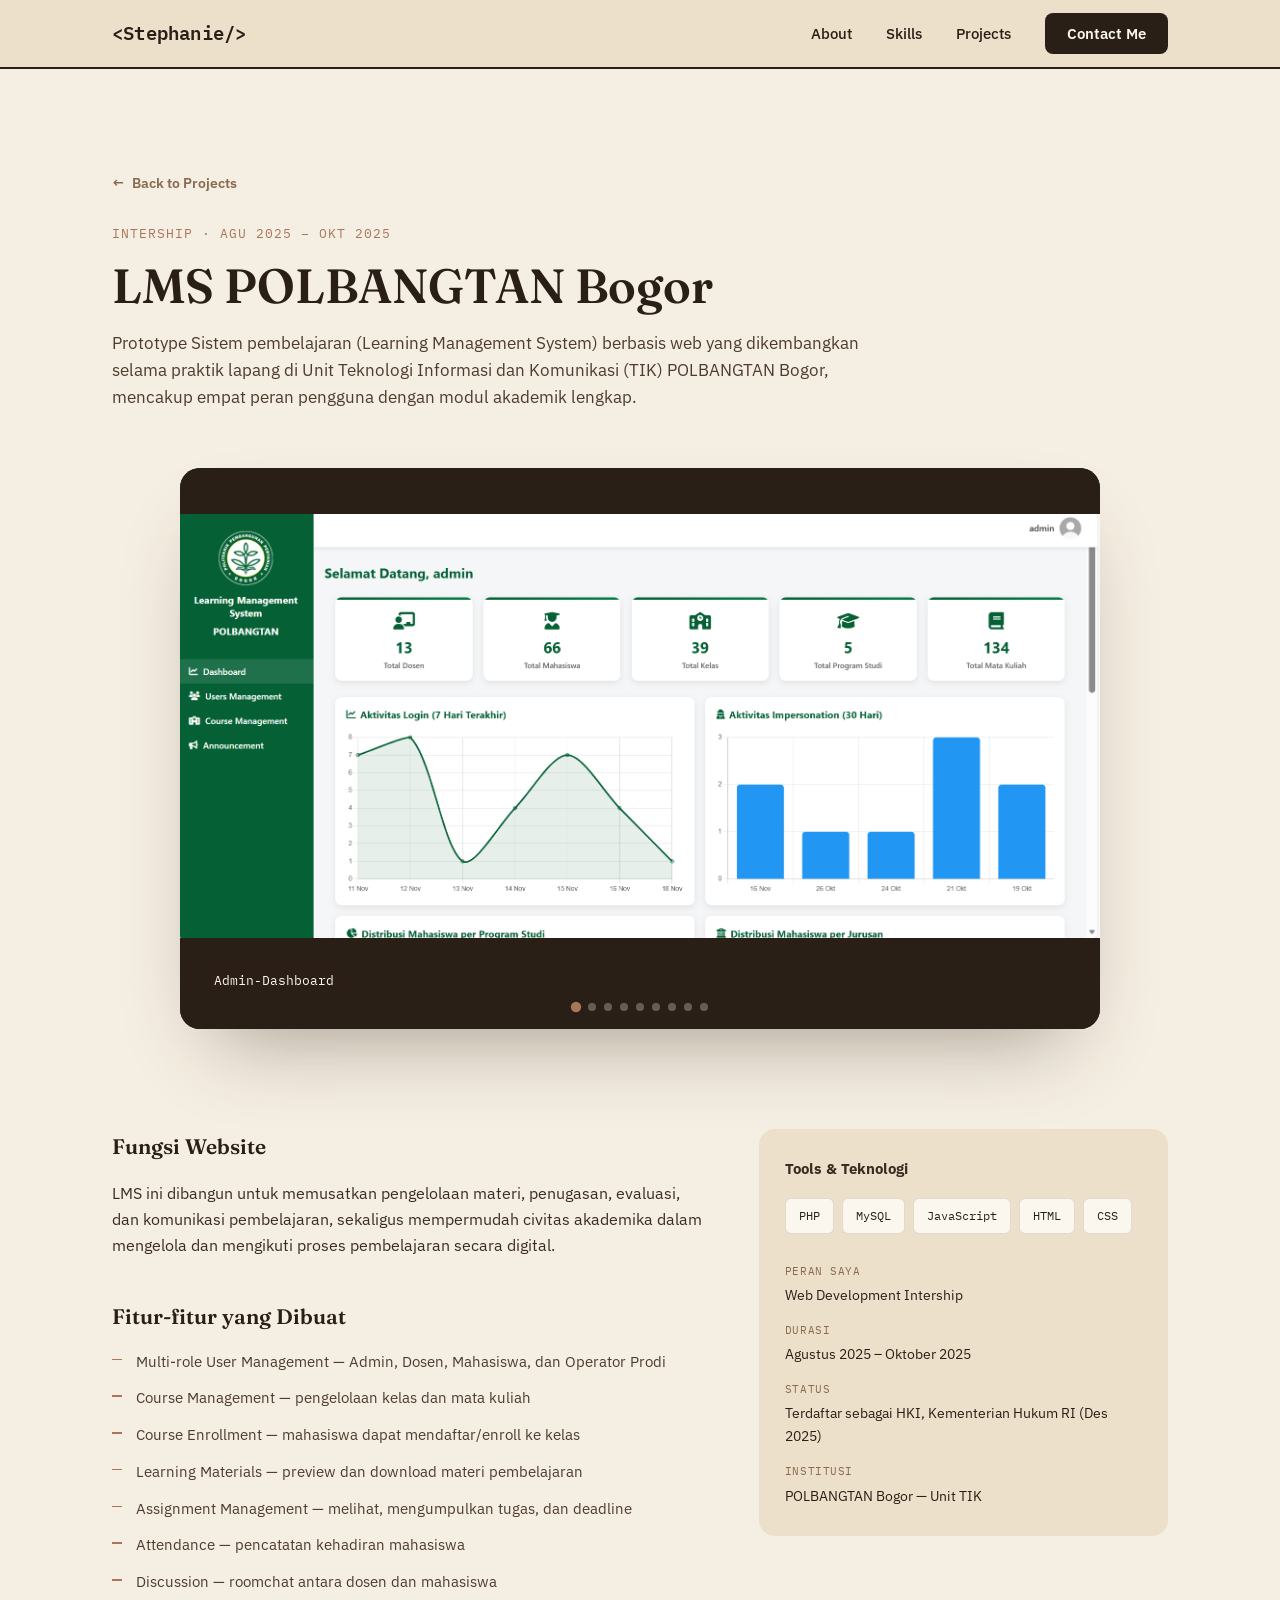
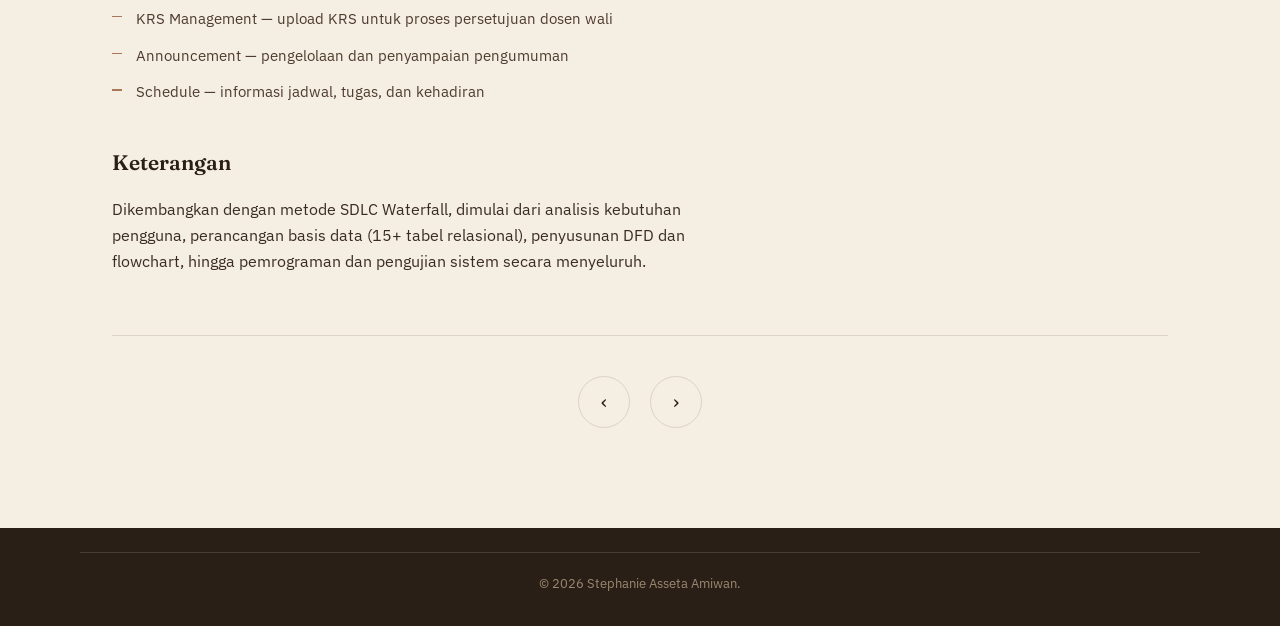
==== commit 564653ae: "update skills" ====
--- a/project-lms.html
+++ b/project-lms.html
@@ -204,7 +204,7 @@
 
 
 <div class="detail-nav">
-            <a href="project-museum.html" class="detail-nav-link" aria-label="Proyek sebelumnya: Hall of Memories">‹</a>
+            <a href="project-taskly.html" class="detail-nav-link" aria-label="Proyek sebelumnya: Taskly">‹</a>
             <a href="project-tiktok.html" class="detail-nav-link" aria-label="Proyek selanjutnya: Prediksi Popularitas TikTok">›</a>
           </div>
         </div>
--- a/style.css
+++ b/style.css
@@ -307,76 +307,59 @@
 .about-grid{
   display:grid; grid-template-columns:0.75fr 1.25fr; gap:64px; align-items:center;
 }
-/* =========================================================
-   ABOUT PHOTO — UI/UX style cutout (ganti bagian .about-photo lama)
-========================================================= */
-.about-photo{
-  position:relative;
-  padding:24px;
-  display:flex;
-  align-items:center;
-  justify-content:center;
-}
-
-/* Blob organik di belakang foto, warna sesuai tema coffee/clay */
+.about-photo{ position:relative; padding:16px 16px 16px 36px; }
+
+/* Shape organik solid besar di belakang foto — pengganti kartu angka pencapaian di referensi */
+.about-shape{
+  position:absolute; z-index:0;
+  top:4%; left:14%; width:82%; height:92%;
+  background:linear-gradient(155deg, var(--clay) 0%, var(--coffee-2) 100%);
+  border-radius:42% 58% 63% 37% / 46% 40% 60% 54%;
+}
+
+/* Pola titik dekoratif pojok kiri-atas, seperti di referensi */
+.about-dots{
+  position:absolute; z-index:2; top:-6px; left:-6px;
+  width:72px; height:72px;
+  background-image:radial-gradient(var(--clay) 1.6px, transparent 1.6px);
+  background-size:12px 12px;
+  opacity:0.55;
+}
+
+/* Ring putus-putus mengelilingi foto */
+.about-photo-ring{
+  position:absolute; z-index:1;
+  top:0%; left:10%; width:86%; height:98%;
+  border:1.5px dashed rgba(169,118,90,0.45);
+  border-radius:46% 54% 58% 42% / 50% 44% 56% 50%;
+  animation: heroRingSpin 30s linear infinite;
+}
+
+.about-blob{
+  position:absolute; border-radius:50%; filter:blur(34px);
+  z-index:0; opacity:0.6;
+}
 .about-blob-1{
-  width:220px; height:220px; top:-10px; left:-20px;
+  width:180px; height:180px; top:-30px; left:-10px;
   background:radial-gradient(circle, #C99A78 0%, #A9765A 55%, transparent 75%);
 }
 .about-blob-2{
-  width:170px; height:170px; bottom:-10px; right:-10px;
+  width:150px; height:150px; bottom:-20px; right:-20px;
   background:radial-gradient(circle, #6B4E36 0%, #3B2C21 60%, transparent 78%);
-  opacity:0.5;
-}
-
-/* Bentuk dasar organik solid di belakang foto (efek "UI/UX card") */
-.about-photo::before{
-  content:"";
-  position:absolute;
-  z-index:0;
-  top:6%;
-  left:10%;
-  width:80%;
-  height:88%;
-  background:linear-gradient(155deg, var(--clay) 0%, var(--coffee-2) 100%);
-  border-radius:44% 56% 62% 38% / 48% 42% 58% 52%;
-}
-
-/* Ring dekoratif putus-putus, sama seperti di hero */
-.about-photo::after{
-  content:"";
-  position:absolute;
-  z-index:1;
-  top:0%;
-  left:4%;
-  width:88%;
-  height:96%;
-  border:1.5px dashed rgba(169,118,90,0.45);
-  border-radius:48% 52% 55% 45% / 55% 48% 52% 45%;
-  animation: heroRingSpin 30s linear infinite;
-  pointer-events:none;
-}
-
+  opacity:0.45;
+}
 .about-photo img{
-  position:relative;
-  z-index:2;
-  width:100%;
-  display:block;
-  border-radius:24% 24% 6% 6% / 12% 12% 4% 4%;
-  filter:drop-shadow(0 24px 26px rgba(42,31,23,0.32));
-}
-
-/* Sparkle kecil, dekorasi ringan */
+  position:relative; z-index:1; width:100%; display:block;
+  filter:drop-shadow(0 26px 28px rgba(42,31,23,0.35));
+}
 .about-sparkle{
-  position:absolute; z-index:3; width:18px; height:18px; color:var(--clay);
+  position:absolute; z-index:2; width:18px; height:18px; color:var(--clay);
   animation: sparkleTwinkle 2.6s ease-in-out infinite;
 }
 .about-sparkle-1{ top:4%; right:2%; }
 .about-sparkle-2{ bottom:8%; left:0%; width:14px; height:14px; animation-delay:1.2s; }
-
-/* Badge melayang, gaya sama dengan hero-badge tapi lebih kecil */
 .about-badge{
-  position:absolute; z-index:4; left:50%; bottom:-6px; transform:translateX(-50%);
+  position:absolute; z-index:2; left:50%; bottom:-6px; transform:translateX(-50%);
   display:flex; align-items:center; gap:8px;
   background:var(--cream-2); border:1px solid var(--line);
   padding:10px 16px; border-radius:100px;
@@ -384,14 +367,7 @@
   box-shadow:0 14px 28px -14px rgba(59,44,33,0.3);
   white-space:nowrap;
 }
-.about-badge-dot{
-  width:7px; height:7px; border-radius:50%; background:var(--clay);
-}
-
-@media (max-width:900px){
-  .about-photo{ max-width:280px; margin:0 auto; padding:16px; }
-  .about-sparkle{ display:none; }
-}
+.about-badge-dot{ width:7px; height:7px; border-radius:50%; background:var(--clay); }
 .about-photo-placeholder{
   position:relative; z-index:1;
   aspect-ratio:3/4; border-radius:16px;
@@ -488,24 +464,22 @@
   border-color:var(--clay);
 }
 .cred-cover{
-  width:100%; height:120px; border-radius:8px; overflow:hidden;
-  margin-bottom:18px; box-shadow:0 10px 22px -10px rgba(59,44,33,0.4);
+  width:100%; height:120px; overflow:hidden;
+  margin-bottom:18px;
   transition:transform .3s var(--ease);
-  background:var(--paper);
-  display:flex; align-items:center; justify-content:center;
-  padding:6px;
+  display:flex; align-items:center; justify-content:center;
 }
 .cred-card:hover .cred-cover{ transform:scale(1.02); }
 .cred-cover img{
   max-width:100%; max-height:100%; width:auto; height:auto;
-  object-fit:contain; display:block; border-radius:3px;
+  object-fit:contain; display:block; border-radius:6px;
+  box-shadow:0 10px 22px -10px rgba(59,44,33,0.4);
 }
 .cred-cover-placeholder{
   width:100%; height:100%; background:linear-gradient(160deg, var(--mocha), var(--coffee-2));
   display:flex; align-items:center; justify-content:center; padding:8px;
   border-radius:3px;
 }
-
 .cred-cover-landscape{ height:95px; }
 .cred-cover-placeholder span{
   font-size:9px; line-height:1.5; color:var(--cream-2); text-align:center; opacity:0.85;
@@ -661,8 +635,10 @@
   .hero-sparkle{ display:none; }
   .hero-badge{ left:50%; transform:translateX(-50%); bottom:-18px; white-space:nowrap; }
   .about-grid{ grid-template-columns:1fr; gap:36px; }
-  .about-photo{ max-width:260px; margin:0 auto; }
+  .about-photo{ max-width:260px; margin:0 auto; padding-left:16px; }
   .about-blob-1, .about-blob-2{ width:110px; height:110px; }
+  .about-dots{ width:48px; height:48px; }
+  .about-sparkle{ display:none; }
   .about-cards{ grid-template-columns:1fr; }
   .offer-grid{ grid-template-columns:1fr; }
   .project-grid{ grid-template-columns:1fr; }
@@ -713,14 +689,14 @@
   background:var(--coffee-2);
   box-shadow:0 40px 80px -36px rgba(59,44,33,0.45);
 }
-.gallery-track{ position:relative; aspect-ratio:16/10; }
+.gallery-track{ position:relative; aspect-ratio:16/9; background:var(--coffee-2); }
 .gallery-slide{
   position:absolute; inset:0;
   opacity:0; visibility:hidden;
   transition:opacity .4s var(--ease);
 }
 .gallery-slide.active{ opacity:1; visibility:visible; }
-.gallery-slide img{ width:100%; height:100%; object-fit:cover; display:block; }
+.gallery-slide img{ width:100%; height:100%; object-fit:contain; display:block; }
 .gallery-slide .thumb-mockup{ width:100%; height:100%; display:block; }
 
 .gallery-zone{
